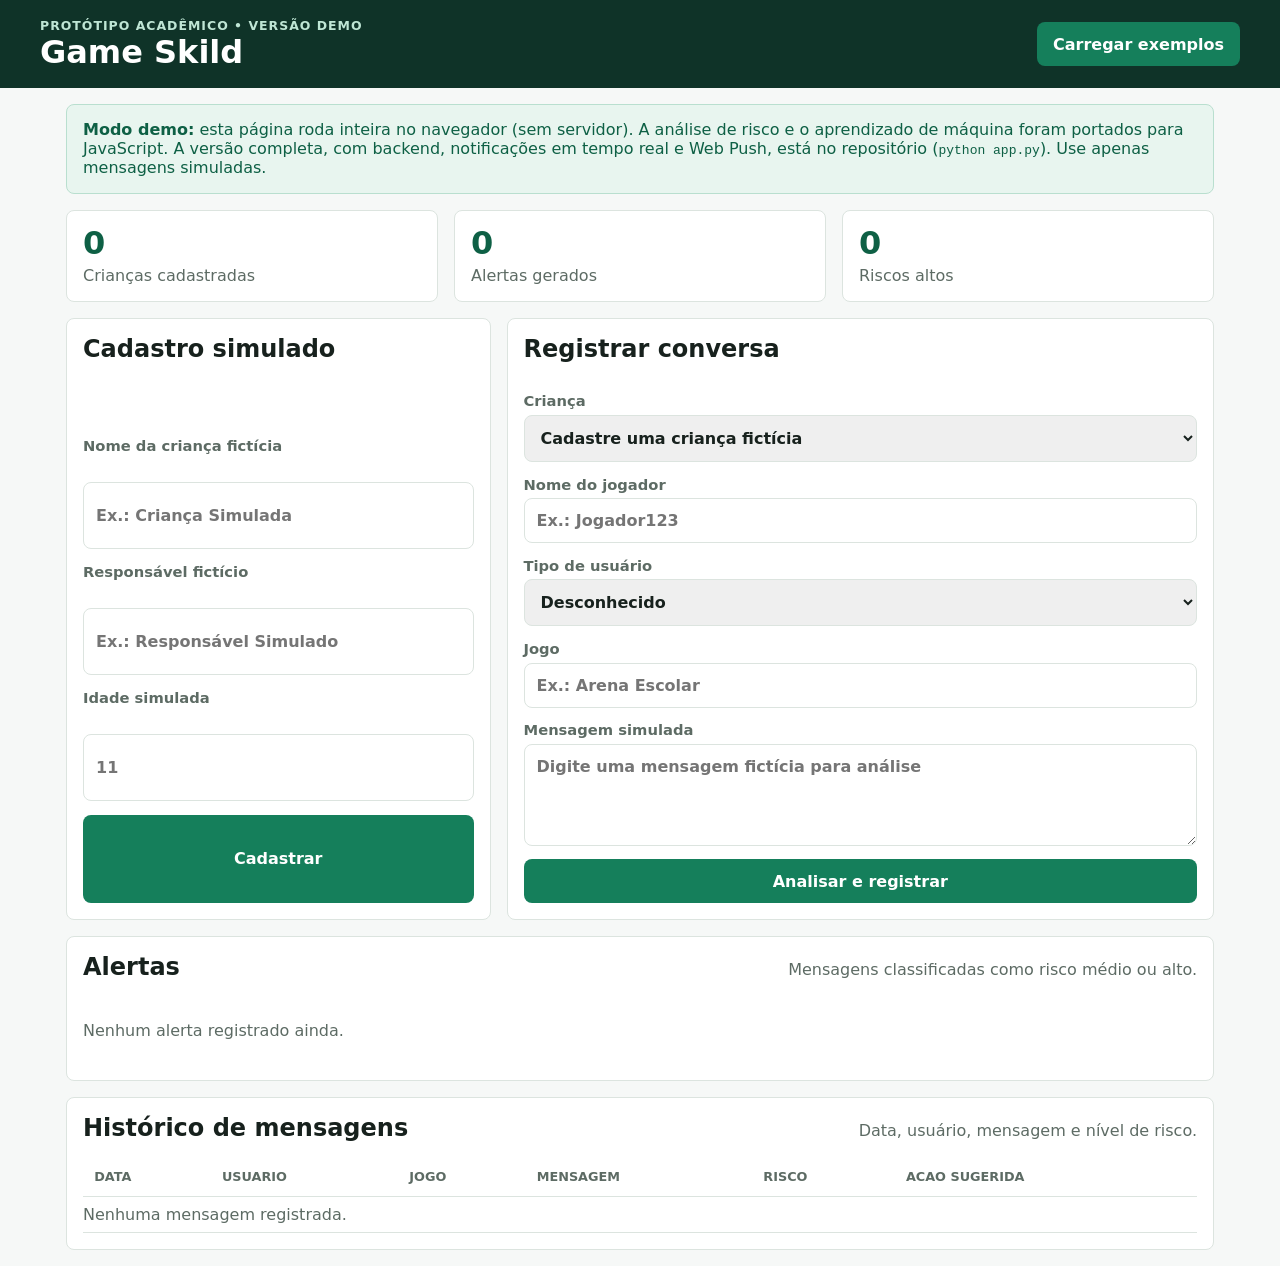
==== index.html @ af90fe7a "Adiciona versao demo estatica (GitHub Pages) com analise e aprendizado de maquina no navegador" ====
<!doctype html>
<html lang="pt-BR">
  <head>
    <meta charset="utf-8" />
    <meta name="viewport" content="width=device-width, initial-scale=1" />
    <meta name="theme-color" content="#0f3328" />
    <title>Game Skild — Demo</title>
    <!--
      VERSÃO DEMO (GitHub Pages): roda inteira no navegador, sem backend.
      A análise de risco e o aprendizado de máquina foram portados para
      JavaScript; os dados ficam no localStorage. A versão completa, com
      backend Flask, notificações em tempo real (SSE) e Web Push, está em
      backend/ e frontend/ — rode com `python app.py`.
    -->
    <style>
      :root {
        --bg: #f6f8f7; --panel: #fff; --ink: #17211d; --muted: #5d6b64;
        --line: #dce4df; --brand: #157f5b; --brand-dark: #0e6045;
        --low: #2f855a; --medium: #b7791f; --high: #c53030;
        --soft-green: #e8f5ef; --soft-yellow: #fff7df; --soft-red: #fff0f0;
      }
      * { box-sizing: border-box; }
      body { margin: 0; background: var(--bg); color: var(--ink);
        font-family: "Segoe UI", Inter, system-ui, -apple-system, sans-serif; }
      button, input, select, textarea { font: inherit; }
      button { border: 0; border-radius: 8px; background: var(--brand); color: #fff;
        cursor: pointer; font-weight: 700; min-height: 44px; padding: .78rem 1rem; }
      button:hover { background: var(--brand-dark); }
      .topbar { align-items: center; background: #0f3328; color: #fff; display: flex;
        justify-content: space-between; gap: 1rem; padding: 1.1rem clamp(1rem,4vw,2.5rem); flex-wrap: wrap; }
      .topbar h1, .topbar p { margin: 0; }
      .eyebrow { color: #bfe6d5; font-size: .78rem; font-weight: 800; letter-spacing: .08em; text-transform: uppercase; }
      .eyebrow.dark { color: var(--brand-dark); }
      .layout { display: grid; gap: 1rem; margin: 0 auto; max-width: 1180px; padding: 1rem; }
      .notice { background: var(--soft-yellow); border: 1px solid #f0d58a; border-radius: 8px; color: #65480c; padding: .95rem 1rem; }
      .notice.demo { background: var(--soft-green); border-color: #b9dfcf; color: var(--brand-dark); }
      .stats, .forms { display: grid; gap: 1rem; grid-template-columns: repeat(3, minmax(0,1fr)); }
      .forms { grid-template-columns: minmax(260px,.75fr) minmax(280px,1.25fr); }
      .stats article, .panel { background: var(--panel); border: 1px solid var(--line); border-radius: 8px; }
      .stats article { padding: 1rem; }
      .stats span { color: var(--brand-dark); display: block; font-size: 2rem; font-weight: 800; line-height: 1; }
      .stats p { color: var(--muted); margin: .45rem 0 0; }
      .panel { padding: 1rem; }
      .panel h2 { margin: 0 0 1rem; }
      form { display: grid; gap: .85rem; }
      label { color: var(--muted); display: grid; gap: .35rem; font-size: .92rem; font-weight: 700; }
      input, select, textarea { border: 1px solid var(--line); border-radius: 8px; color: var(--ink);
        font-size: 1rem; min-height: 44px; padding: .75rem; width: 100%; }
      textarea { resize: vertical; }
      .section-title { align-items: baseline; display: flex; justify-content: space-between; gap: 1rem; }
      .section-title h2, .section-title p { margin: 0; }
      .section-title p { color: var(--muted); }
      .list { display: grid; gap: .75rem; margin-top: 1rem; }
      .alert { border: 1px solid var(--line); border-left: 6px solid var(--medium); border-radius: 8px; padding: .85rem; }
      .alert.high { background: var(--soft-red); border-left-color: var(--high); }
      .alert.medium { background: var(--soft-yellow); border-left-color: var(--medium); }
      .alert header { align-items: center; display: flex; justify-content: space-between; gap: .75rem; }
      .alert h3, .alert p { margin: 0; }
      .alert p { color: var(--muted); margin-top: .5rem; }
      .tags { display: flex; flex-wrap: wrap; gap: .35rem; margin-top: .7rem; }
      .tag, .risk { border-radius: 999px; display: inline-flex; font-size: .78rem; font-weight: 800; padding: .25rem .55rem; }
      .tag { background: #e9eeeb; color: #34423b; }
      .tag.ml { background: #dfeaff; color: #1f3a8a; }
      .risk.low { background: var(--soft-green); color: var(--low); }
      .risk.medium { background: var(--soft-yellow); color: var(--medium); }
      .risk.high { background: var(--soft-red); color: var(--high); }
      .table-wrap { margin-top: 1rem; overflow-x: auto; }
      table { border-collapse: collapse; min-width: 760px; width: 100%; }
      th, td { border-bottom: 1px solid var(--line); padding: .7rem; text-align: left; vertical-align: top; }
      th { color: var(--muted); font-size: .8rem; text-transform: uppercase; }
      mark { background: #ffed99; border-radius: 4px; padding: 0 .15rem; }
      .empty { color: var(--muted); padding: .5rem 0; }
      .feedback { align-items: center; border-top: 1px dashed var(--line); display: flex; flex-wrap: wrap;
        gap: .45rem; margin-top: .8rem; padding-top: .7rem; }
      .feedback-label { color: var(--muted); font-size: .85rem; font-weight: 700; margin-right: .25rem; }
      button.fb { background: var(--brand); border-radius: 999px; font-size: .82rem; min-height: 0; padding: .35rem .8rem; }
      button.fb.alt { background: #eef2f0; color: #34423b; }
      button.fb.alt:hover { background: #dfe7e3; }
      button.fb:disabled { cursor: default; opacity: .55; }
      #notifyArea { color: #bfe6d5; font-size: .85rem; font-weight: 700; }
      .live-toast { background: var(--brand-dark); border-radius: 8px; bottom: 1rem; color: #fff; font-weight: 700;
        left: 50%; max-width: 92vw; opacity: 0; padding: .85rem 1.1rem; position: fixed;
        transform: translate(-50%, 1rem); transition: opacity .2s, transform .2s; z-index: 50;
        box-shadow: 0 8px 24px rgba(15,51,40,.25); }
      .live-toast.show { opacity: 1; transform: translate(-50%, 0); }
      @media (max-width: 760px) {
        .stats, .forms { grid-template-columns: 1fr; }
        table { min-width: 0; }
      }
    </style>
  </head>
  <body>
    <header class="topbar">
      <div>
        <p class="eyebrow">Protótipo acadêmico • versão demo</p>
        <h1>Game Skild</h1>
      </div>
      <button id="seedButton" type="button">Carregar exemplos</button>
    </header>

    <div id="liveToast" class="live-toast" role="status" aria-live="polite" hidden></div>

    <main class="layout">
      <section class="notice demo">
        <strong>Modo demo:</strong> esta página roda inteira no navegador (sem servidor). A análise de risco e o
        aprendizado de máquina foram portados para JavaScript. A versão completa, com backend, notificações em tempo
        real e Web Push, está no repositório (<code>python app.py</code>). Use apenas mensagens simuladas.
      </section>

      <section class="stats" aria-label="Resumo de riscos">
        <article><span id="childrenCount">0</span><p>Crianças cadastradas</p></article>
        <article><span id="alertsCount">0</span><p>Alertas gerados</p></article>
        <article><span id="highRiskCount">0</span><p>Riscos altos</p></article>
      </section>

      <section class="forms">
        <form id="childForm" class="panel">
          <h2>Cadastro simulado</h2>
          <label>Nome da criança fictícia
            <input name="child_name" placeholder="Ex.: Criança Simulada" required /></label>
          <label>Responsável fictício
            <input name="responsible_name" placeholder="Ex.: Responsável Simulado" required /></label>
          <label>Idade simulada
            <input name="age" type="number" min="1" max="17" placeholder="11" /></label>
          <button type="submit">Cadastrar</button>
        </form>

        <form id="messageForm" class="panel">
          <h2>Registrar conversa</h2>
          <label>Criança
            <select name="child_id" id="childSelect" required></select></label>
          <label>Nome do jogador
            <input name="sender_name" placeholder="Ex.: Jogador123" required /></label>
          <label>Tipo de usuário
            <select name="sender_type">
              <option value="desconhecido">Desconhecido</option>
              <option value="jogador">Jogador</option>
              <option value="moderador">Moderador</option>
              <option value="adulto_suspeito">Adulto suspeito</option>
            </select></label>
          <label>Jogo
            <input name="game" placeholder="Ex.: Arena Escolar" /></label>
          <label>Mensagem simulada
            <textarea name="message" rows="4" placeholder="Digite uma mensagem fictícia para análise" required></textarea></label>
          <button type="submit">Analisar e registrar</button>
        </form>
      </section>

      <section class="panel">
        <div class="section-title"><h2>Alertas</h2><p>Mensagens classificadas como risco médio ou alto.</p></div>
        <div id="alertsList" class="list"></div>
      </section>

      <section class="panel">
        <div class="section-title"><h2>Histórico de mensagens</h2><p>Data, usuário, mensagem e nível de risco.</p></div>
        <div class="table-wrap">
          <table>
            <thead><tr><th>Data</th><th>Usuario</th><th>Jogo</th><th>Mensagem</th><th>Risco</th><th>Acao sugerida</th></tr></thead>
            <tbody id="messagesTable"></tbody>
          </table>
        </div>
      </section>
    </main>

    <script src="demo/engine.js"></script>
    <script src="demo/app.js"></script>
  </body>
</html>
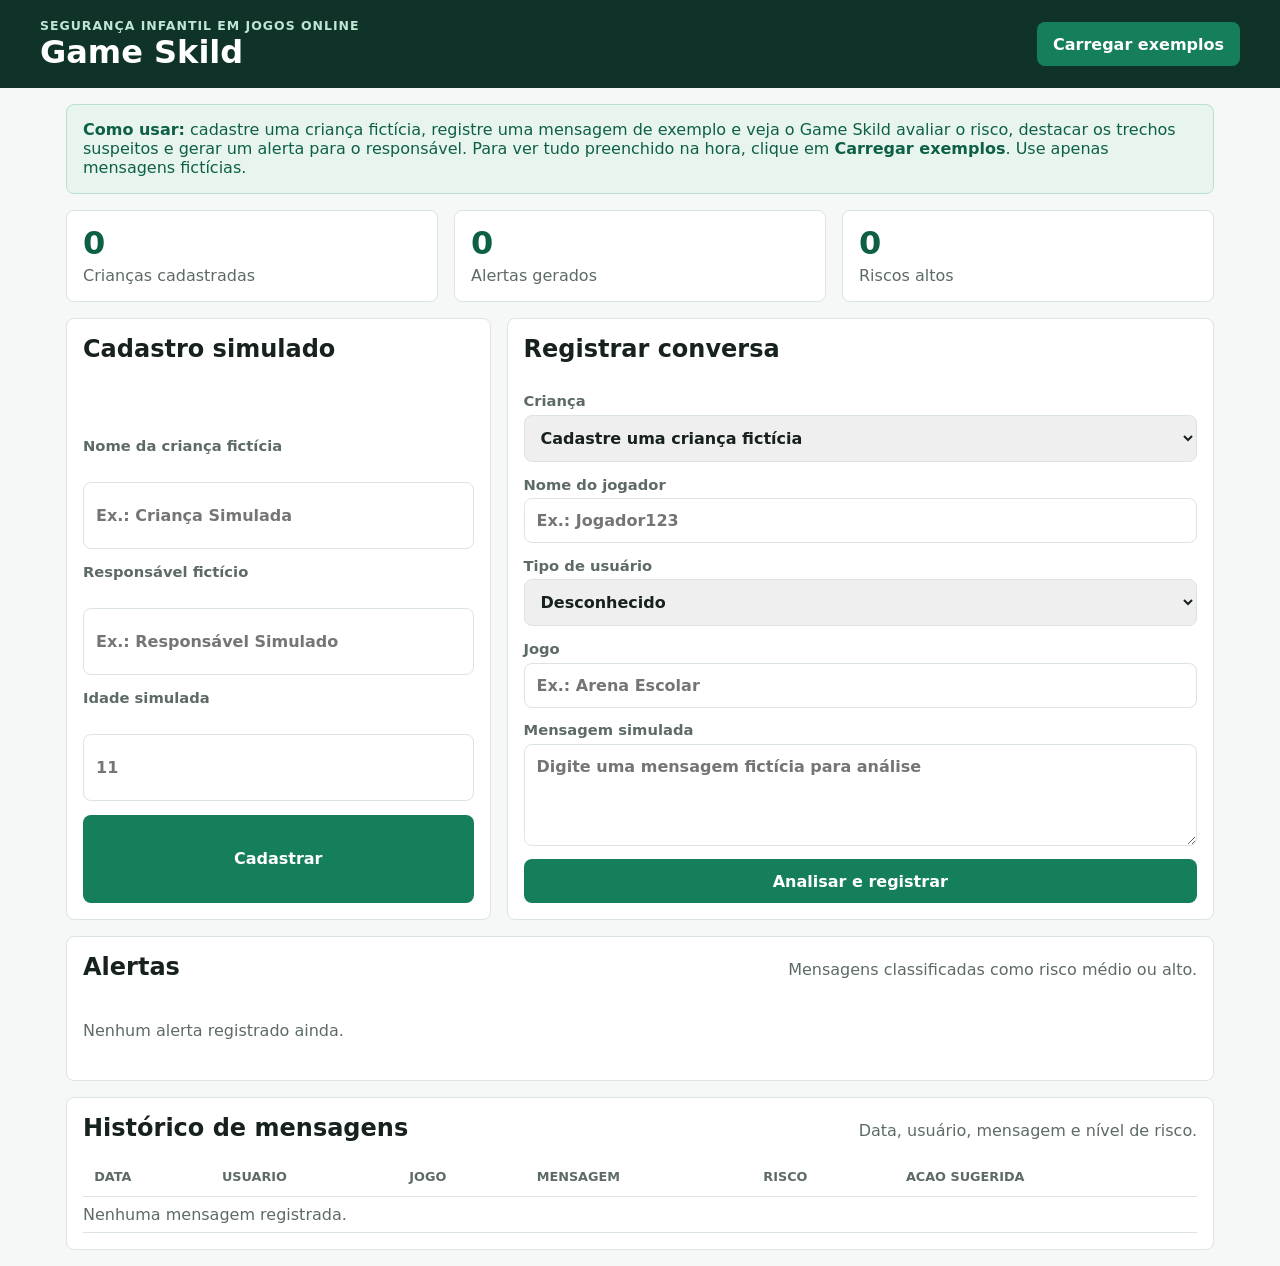
==== commit 1616c4f0: "Demo: linguagem mais simples e sem termos tecnicos na tela" ====
--- a/index.html
+++ b/index.html
@@ -4,14 +4,7 @@
     <meta charset="utf-8" />
     <meta name="viewport" content="width=device-width, initial-scale=1" />
     <meta name="theme-color" content="#0f3328" />
-    <title>Game Skild — Demo</title>
-    <!--
-      VERSÃO DEMO (GitHub Pages): roda inteira no navegador, sem backend.
-      A análise de risco e o aprendizado de máquina foram portados para
-      JavaScript; os dados ficam no localStorage. A versão completa, com
-      backend Flask, notificações em tempo real (SSE) e Web Push, está em
-      backend/ e frontend/ — rode com `python app.py`.
-    -->
+    <title>Game Skild</title>
     <style>
       :root {
         --bg: #f6f8f7; --panel: #fff; --ink: #17211d; --muted: #5d6b64;
@@ -92,7 +85,7 @@
   <body>
     <header class="topbar">
       <div>
-        <p class="eyebrow">Protótipo acadêmico • versão demo</p>
+        <p class="eyebrow">Segurança infantil em jogos online</p>
         <h1>Game Skild</h1>
       </div>
       <button id="seedButton" type="button">Carregar exemplos</button>
@@ -102,9 +95,9 @@
 
     <main class="layout">
       <section class="notice demo">
-        <strong>Modo demo:</strong> esta página roda inteira no navegador (sem servidor). A análise de risco e o
-        aprendizado de máquina foram portados para JavaScript. A versão completa, com backend, notificações em tempo
-        real e Web Push, está no repositório (<code>python app.py</code>). Use apenas mensagens simuladas.
+        <strong>Como usar:</strong> cadastre uma criança fictícia, registre uma mensagem de exemplo e veja o Game Skild
+        avaliar o risco, destacar os trechos suspeitos e gerar um alerta para o responsável. Para ver tudo preenchido
+        na hora, clique em <strong>Carregar exemplos</strong>. Use apenas mensagens fictícias.
       </section>
 
       <section class="stats" aria-label="Resumo de riscos">
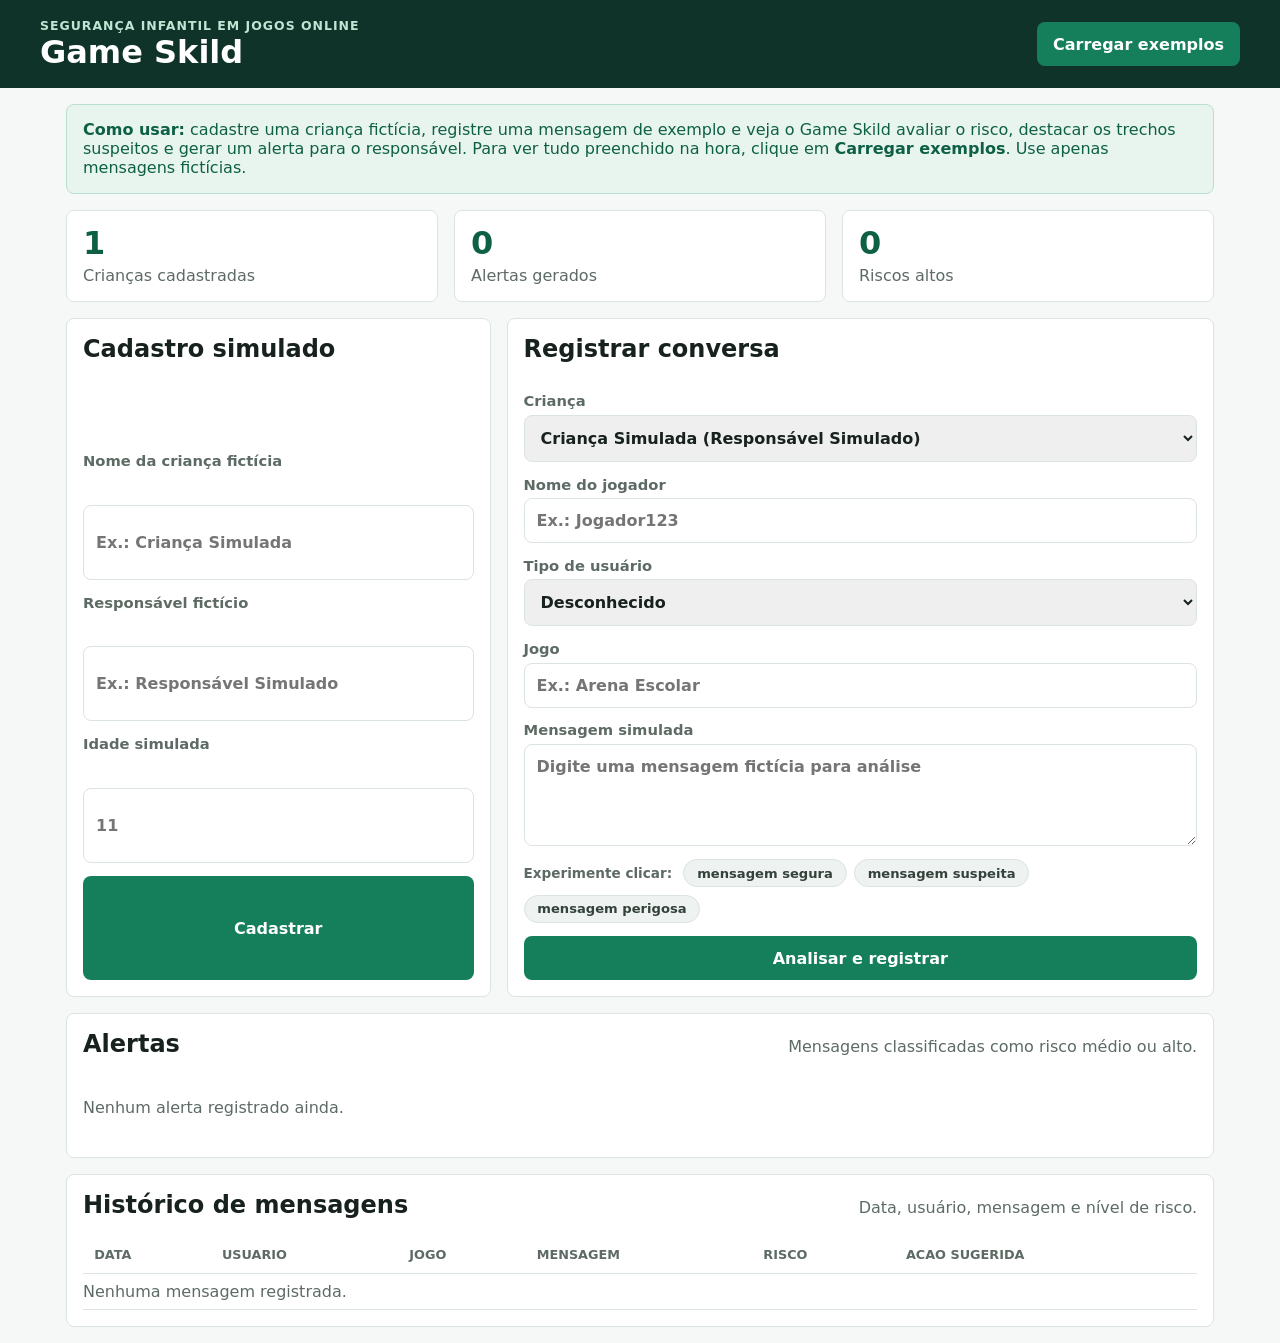
==== commit cb6fe05c: "Demo: exemplos de mensagem clicaveis para guiar o usuario" ====
--- a/index.html
+++ b/index.html
@@ -70,6 +70,11 @@
       button.fb.alt { background: #eef2f0; color: #34423b; }
       button.fb.alt:hover { background: #dfe7e3; }
       button.fb:disabled { cursor: default; opacity: .55; }
+      .examples { display: flex; flex-wrap: wrap; gap: .45rem; align-items: center; }
+      .examples-label { color: var(--muted); font-size: .85rem; font-weight: 700; margin-right: .25rem; }
+      button.ex { background: #eef2f0; border: 1px solid var(--line); border-radius: 999px;
+        color: #34423b; font-size: .82rem; min-height: 0; padding: .35rem .8rem; }
+      button.ex:hover { background: #dfe7e3; }
       #notifyArea { color: #bfe6d5; font-size: .85rem; font-weight: 700; }
       .live-toast { background: var(--brand-dark); border-radius: 8px; bottom: 1rem; color: #fff; font-weight: 700;
         left: 50%; max-width: 92vw; opacity: 0; padding: .85rem 1.1rem; position: fixed;
@@ -135,6 +140,12 @@
             <input name="game" placeholder="Ex.: Arena Escolar" /></label>
           <label>Mensagem simulada
             <textarea name="message" rows="4" placeholder="Digite uma mensagem fictícia para análise" required></textarea></label>
+          <div class="examples">
+            <span class="examples-label">Experimente clicar:</span>
+            <button type="button" class="ex" data-msg="Boa partida! Vamos jogar de novo mais tarde?">mensagem segura</button>
+            <button type="button" class="ex" data-msg="Passa seu instagram pra gente conversar fora do jogo.">mensagem suspeita</button>
+            <button type="button" class="ex" data-msg="Manda uma foto sua e não conta pra seus pais, é segredo.">mensagem perigosa</button>
+          </div>
           <button type="submit">Analisar e registrar</button>
         </form>
       </section>
